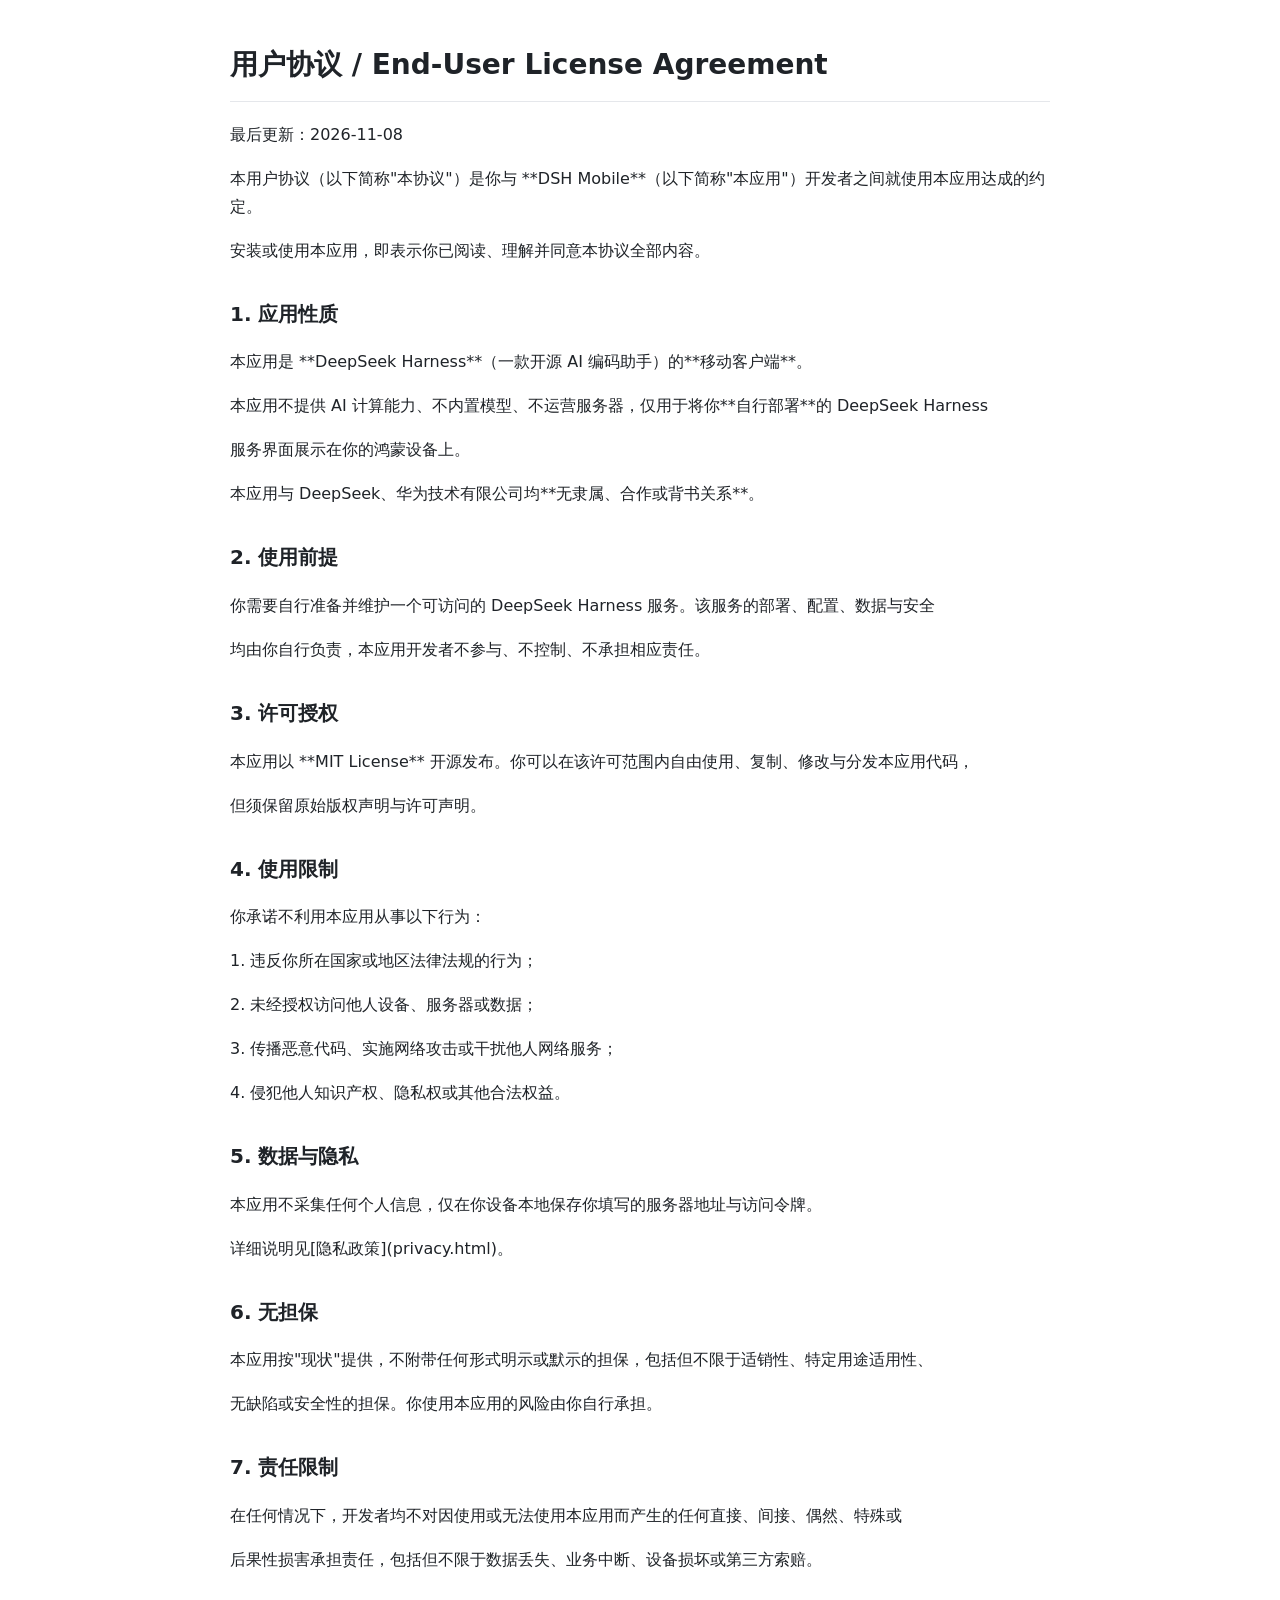
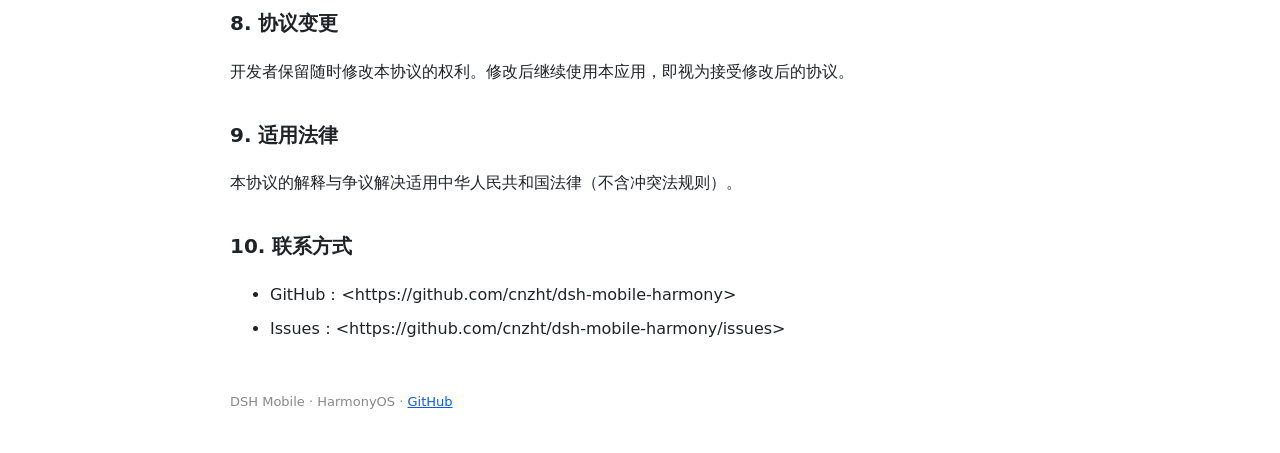
==== docs/eula.html @ f2b0f78e "docs(agc): full submission form content, 5 store screenshots (16:9), privacy/eula HTML for Pages" ====
<!DOCTYPE html>
<html lang="zh-CN"><head><meta charset="utf-8">
<meta name="viewport" content="width=device-width,initial-scale=1">
<title>DSH Mobile 用户协议</title>
<style>
body{max-width:820px;margin:40px auto;padding:0 20px;font:16px/1.75 system-ui,"Microsoft YaHei",sans-serif;color:#1f2328}
h1{font-size:28px;border-bottom:1px solid #e5e7eb;padding-bottom:12px}
h2{font-size:20px;margin-top:32px}
pre{background:#f6f8fa;padding:12px;border-radius:8px;overflow:auto;font-size:13px}
li{margin:6px 0} a{color:#0a59f7} footer{margin-top:48px;color:#888;font-size:13px}
</style></head><body>
<h1>用户协议 / End-User License Agreement</h1>
<p>最后更新：2026-11-08</p>
<p>本用户协议（以下简称&quot;本协议&quot;）是你与 **DSH Mobile**（以下简称&quot;本应用&quot;）开发者之间就使用本应用达成的约定。</p>
<p>安装或使用本应用，即表示你已阅读、理解并同意本协议全部内容。</p>
<h2>1. 应用性质</h2>
<p>本应用是 **DeepSeek Harness**（一款开源 AI 编码助手）的**移动客户端**。</p>
<p>本应用不提供 AI 计算能力、不内置模型、不运营服务器，仅用于将你**自行部署**的 DeepSeek Harness</p>
<p>服务界面展示在你的鸿蒙设备上。</p>
<p>本应用与 DeepSeek、华为技术有限公司均**无隶属、合作或背书关系**。</p>
<h2>2. 使用前提</h2>
<p>你需要自行准备并维护一个可访问的 DeepSeek Harness 服务。该服务的部署、配置、数据与安全</p>
<p>均由你自行负责，本应用开发者不参与、不控制、不承担相应责任。</p>
<h2>3. 许可授权</h2>
<p>本应用以 **MIT License** 开源发布。你可以在该许可范围内自由使用、复制、修改与分发本应用代码，</p>
<p>但须保留原始版权声明与许可声明。</p>
<h2>4. 使用限制</h2>
<p>你承诺不利用本应用从事以下行为：</p>
<p>1. 违反你所在国家或地区法律法规的行为；</p>
<p>2. 未经授权访问他人设备、服务器或数据；</p>
<p>3. 传播恶意代码、实施网络攻击或干扰他人网络服务；</p>
<p>4. 侵犯他人知识产权、隐私权或其他合法权益。</p>
<h2>5. 数据与隐私</h2>
<p>本应用不采集任何个人信息，仅在你设备本地保存你填写的服务器地址与访问令牌。</p>
<p>详细说明见[隐私政策](privacy.html)。</p>
<h2>6. 无担保</h2>
<p>本应用按&quot;现状&quot;提供，不附带任何形式明示或默示的担保，包括但不限于适销性、特定用途适用性、</p>
<p>无缺陷或安全性的担保。你使用本应用的风险由你自行承担。</p>
<h2>7. 责任限制</h2>
<p>在任何情况下，开发者均不对因使用或无法使用本应用而产生的任何直接、间接、偶然、特殊或</p>
<p>后果性损害承担责任，包括但不限于数据丢失、业务中断、设备损坏或第三方索赔。</p>
<h2>8. 协议变更</h2>
<p>开发者保留随时修改本协议的权利。修改后继续使用本应用，即视为接受修改后的协议。</p>
<h2>9. 适用法律</h2>
<p>本协议的解释与争议解决适用中华人民共和国法律（不含冲突法规则）。</p>
<h2>10. 联系方式</h2>
<ul>
<li>GitHub：&lt;https://github.com/cnzht/dsh-mobile-harmony&gt;</li>
<li>Issues：&lt;https://github.com/cnzht/dsh-mobile-harmony/issues&gt;</li>
</ul>
<footer>DSH Mobile · HarmonyOS · <a href="https://github.com/cnzht/dsh-mobile-harmony">GitHub</a></footer>
</body></html>
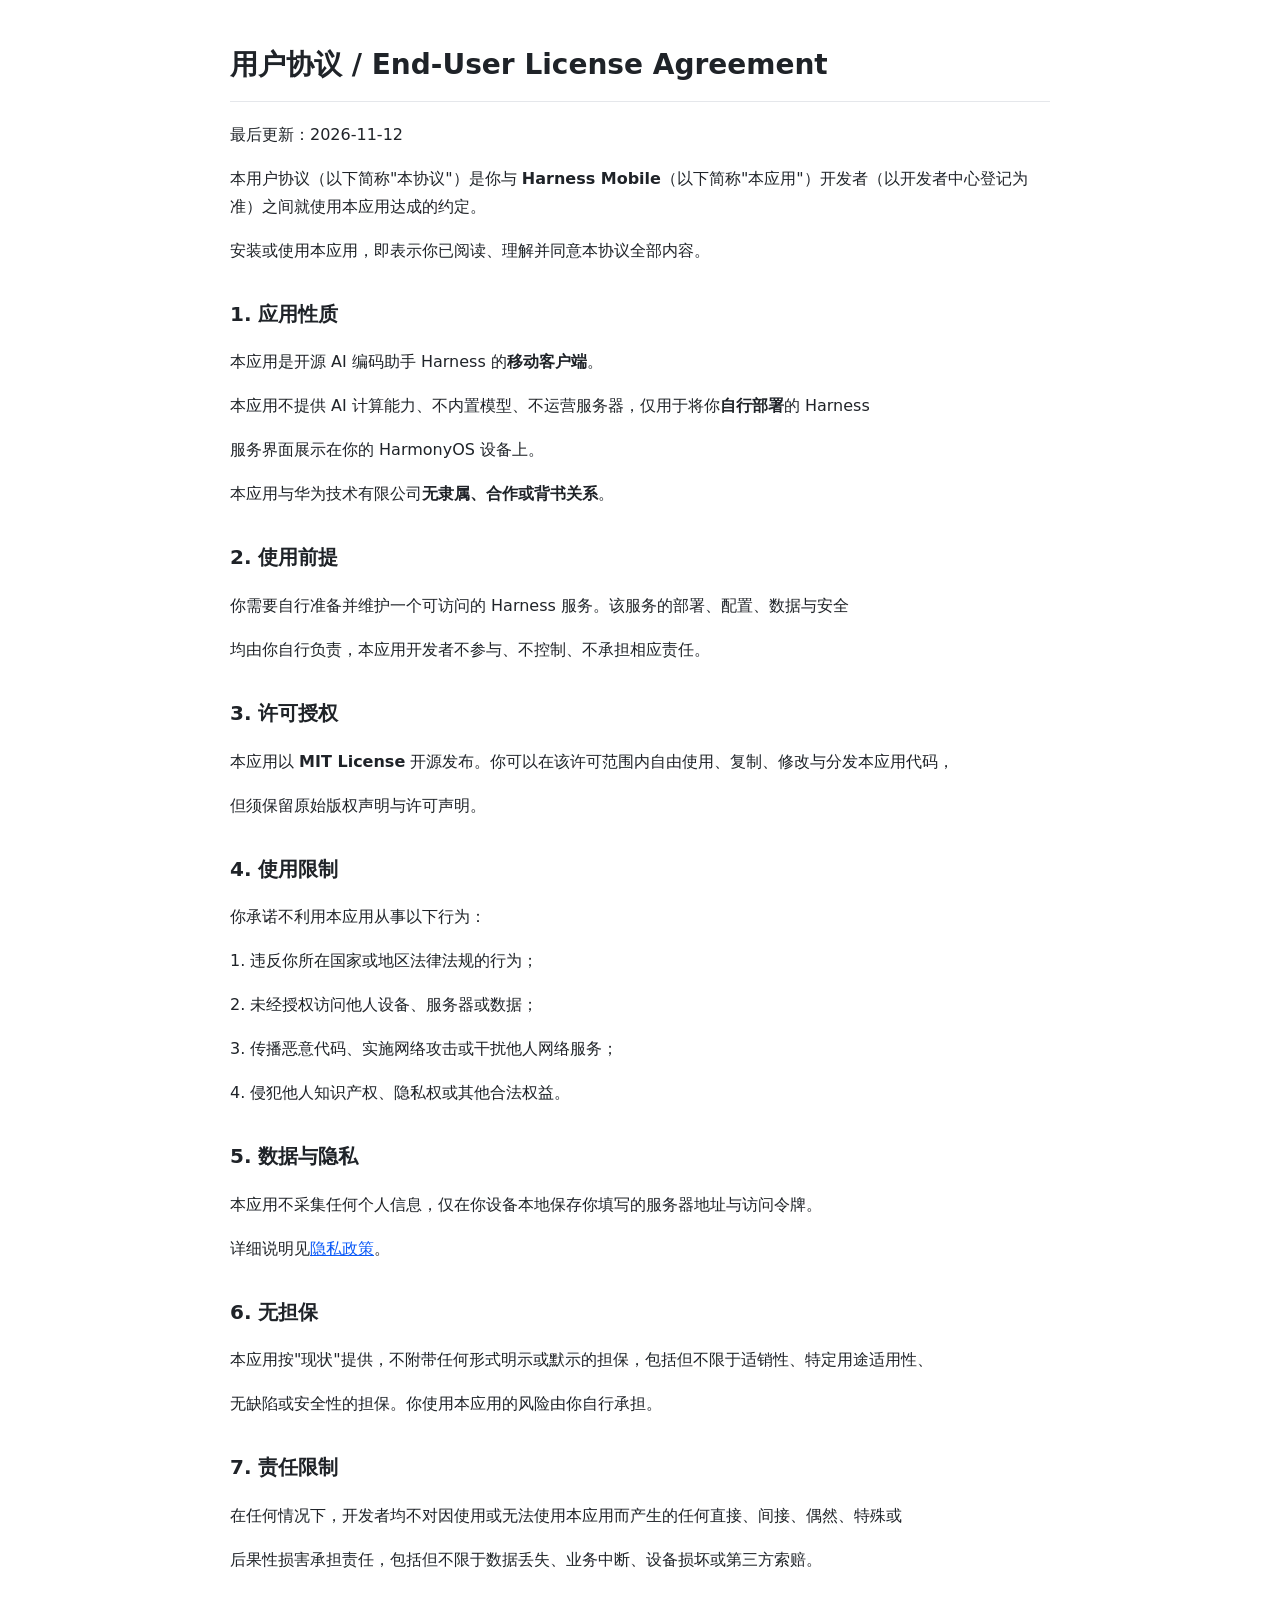
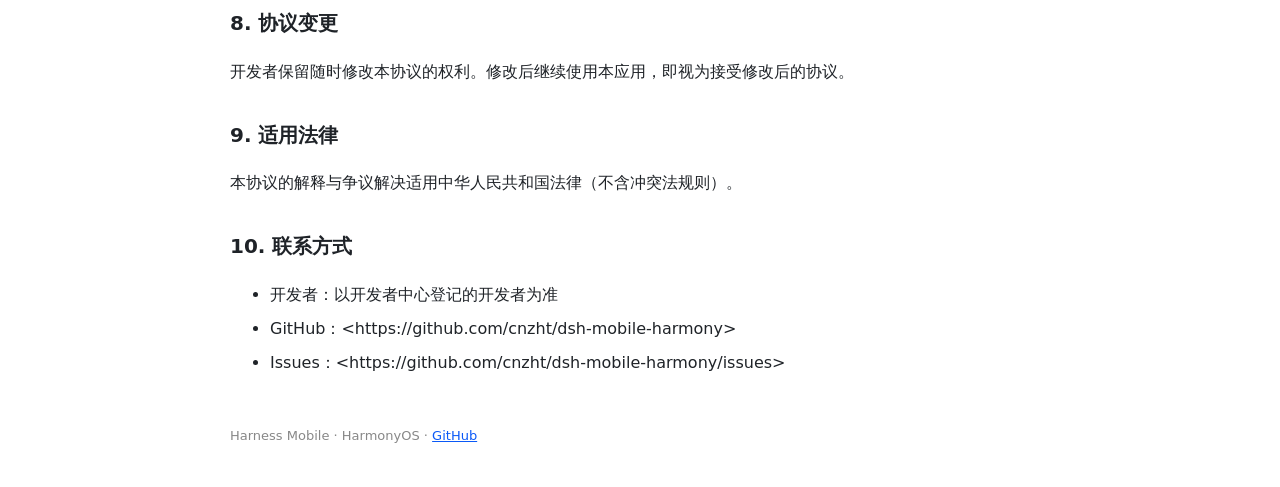
==== commit c5c93269: "docs(agc): 按 1.0.0 驳回意见重写上架文档，新增重新提审清单 隐私：开发者真实姓名改由本地 developer.json 提供，不入仓库" ====
--- a/docs/eula.html
+++ b/docs/eula.html
@@ -1,28 +1,27 @@
 <!DOCTYPE html>
 <html lang="zh-CN"><head><meta charset="utf-8">
 <meta name="viewport" content="width=device-width,initial-scale=1">
-<title>DSH Mobile 用户协议</title>
+<title>Harness Mobile 用户协议</title>
 <style>
 body{max-width:820px;margin:40px auto;padding:0 20px;font:16px/1.75 system-ui,"Microsoft YaHei",sans-serif;color:#1f2328}
 h1{font-size:28px;border-bottom:1px solid #e5e7eb;padding-bottom:12px}
 h2{font-size:20px;margin-top:32px}
-pre{background:#f6f8fa;padding:12px;border-radius:8px;overflow:auto;font-size:13px}
 li{margin:6px 0} a{color:#0a59f7} footer{margin-top:48px;color:#888;font-size:13px}
 </style></head><body>
 <h1>用户协议 / End-User License Agreement</h1>
-<p>最后更新：2026-11-08</p>
-<p>本用户协议（以下简称&quot;本协议&quot;）是你与 **DSH Mobile**（以下简称&quot;本应用&quot;）开发者之间就使用本应用达成的约定。</p>
+<p>最后更新：2026-11-12</p>
+<p>本用户协议（以下简称&quot;本协议&quot;）是你与 <strong>Harness Mobile</strong>（以下简称&quot;本应用&quot;）开发者（以开发者中心登记为准）之间就使用本应用达成的约定。</p>
 <p>安装或使用本应用，即表示你已阅读、理解并同意本协议全部内容。</p>
 <h2>1. 应用性质</h2>
-<p>本应用是 **DeepSeek Harness**（一款开源 AI 编码助手）的**移动客户端**。</p>
-<p>本应用不提供 AI 计算能力、不内置模型、不运营服务器，仅用于将你**自行部署**的 DeepSeek Harness</p>
-<p>服务界面展示在你的鸿蒙设备上。</p>
-<p>本应用与 DeepSeek、华为技术有限公司均**无隶属、合作或背书关系**。</p>
+<p>本应用是开源 AI 编码助手 Harness 的<strong>移动客户端</strong>。</p>
+<p>本应用不提供 AI 计算能力、不内置模型、不运营服务器，仅用于将你<strong>自行部署</strong>的 Harness</p>
+<p>服务界面展示在你的 HarmonyOS 设备上。</p>
+<p>本应用与华为技术有限公司<strong>无隶属、合作或背书关系</strong>。</p>
 <h2>2. 使用前提</h2>
-<p>你需要自行准备并维护一个可访问的 DeepSeek Harness 服务。该服务的部署、配置、数据与安全</p>
+<p>你需要自行准备并维护一个可访问的 Harness 服务。该服务的部署、配置、数据与安全</p>
 <p>均由你自行负责，本应用开发者不参与、不控制、不承担相应责任。</p>
 <h2>3. 许可授权</h2>
-<p>本应用以 **MIT License** 开源发布。你可以在该许可范围内自由使用、复制、修改与分发本应用代码，</p>
+<p>本应用以 <strong>MIT License</strong> 开源发布。你可以在该许可范围内自由使用、复制、修改与分发本应用代码，</p>
 <p>但须保留原始版权声明与许可声明。</p>
 <h2>4. 使用限制</h2>
 <p>你承诺不利用本应用从事以下行为：</p>
@@ -32,7 +31,7 @@
 <p>4. 侵犯他人知识产权、隐私权或其他合法权益。</p>
 <h2>5. 数据与隐私</h2>
 <p>本应用不采集任何个人信息，仅在你设备本地保存你填写的服务器地址与访问令牌。</p>
-<p>详细说明见[隐私政策](privacy.html)。</p>
+<p>详细说明见<a href="privacy.html">隐私政策</a>。</p>
 <h2>6. 无担保</h2>
 <p>本应用按&quot;现状&quot;提供，不附带任何形式明示或默示的担保，包括但不限于适销性、特定用途适用性、</p>
 <p>无缺陷或安全性的担保。你使用本应用的风险由你自行承担。</p>
@@ -45,8 +44,9 @@
 <p>本协议的解释与争议解决适用中华人民共和国法律（不含冲突法规则）。</p>
 <h2>10. 联系方式</h2>
 <ul>
+<li>开发者：以开发者中心登记的开发者为准</li>
 <li>GitHub：&lt;https://github.com/cnzht/dsh-mobile-harmony&gt;</li>
 <li>Issues：&lt;https://github.com/cnzht/dsh-mobile-harmony/issues&gt;</li>
 </ul>
-<footer>DSH Mobile · HarmonyOS · <a href="https://github.com/cnzht/dsh-mobile-harmony">GitHub</a></footer>
-</body></html>+<footer>Harness Mobile · HarmonyOS · <a href="https://github.com/cnzht/dsh-mobile-harmony">GitHub</a></footer>
+</body></html>
